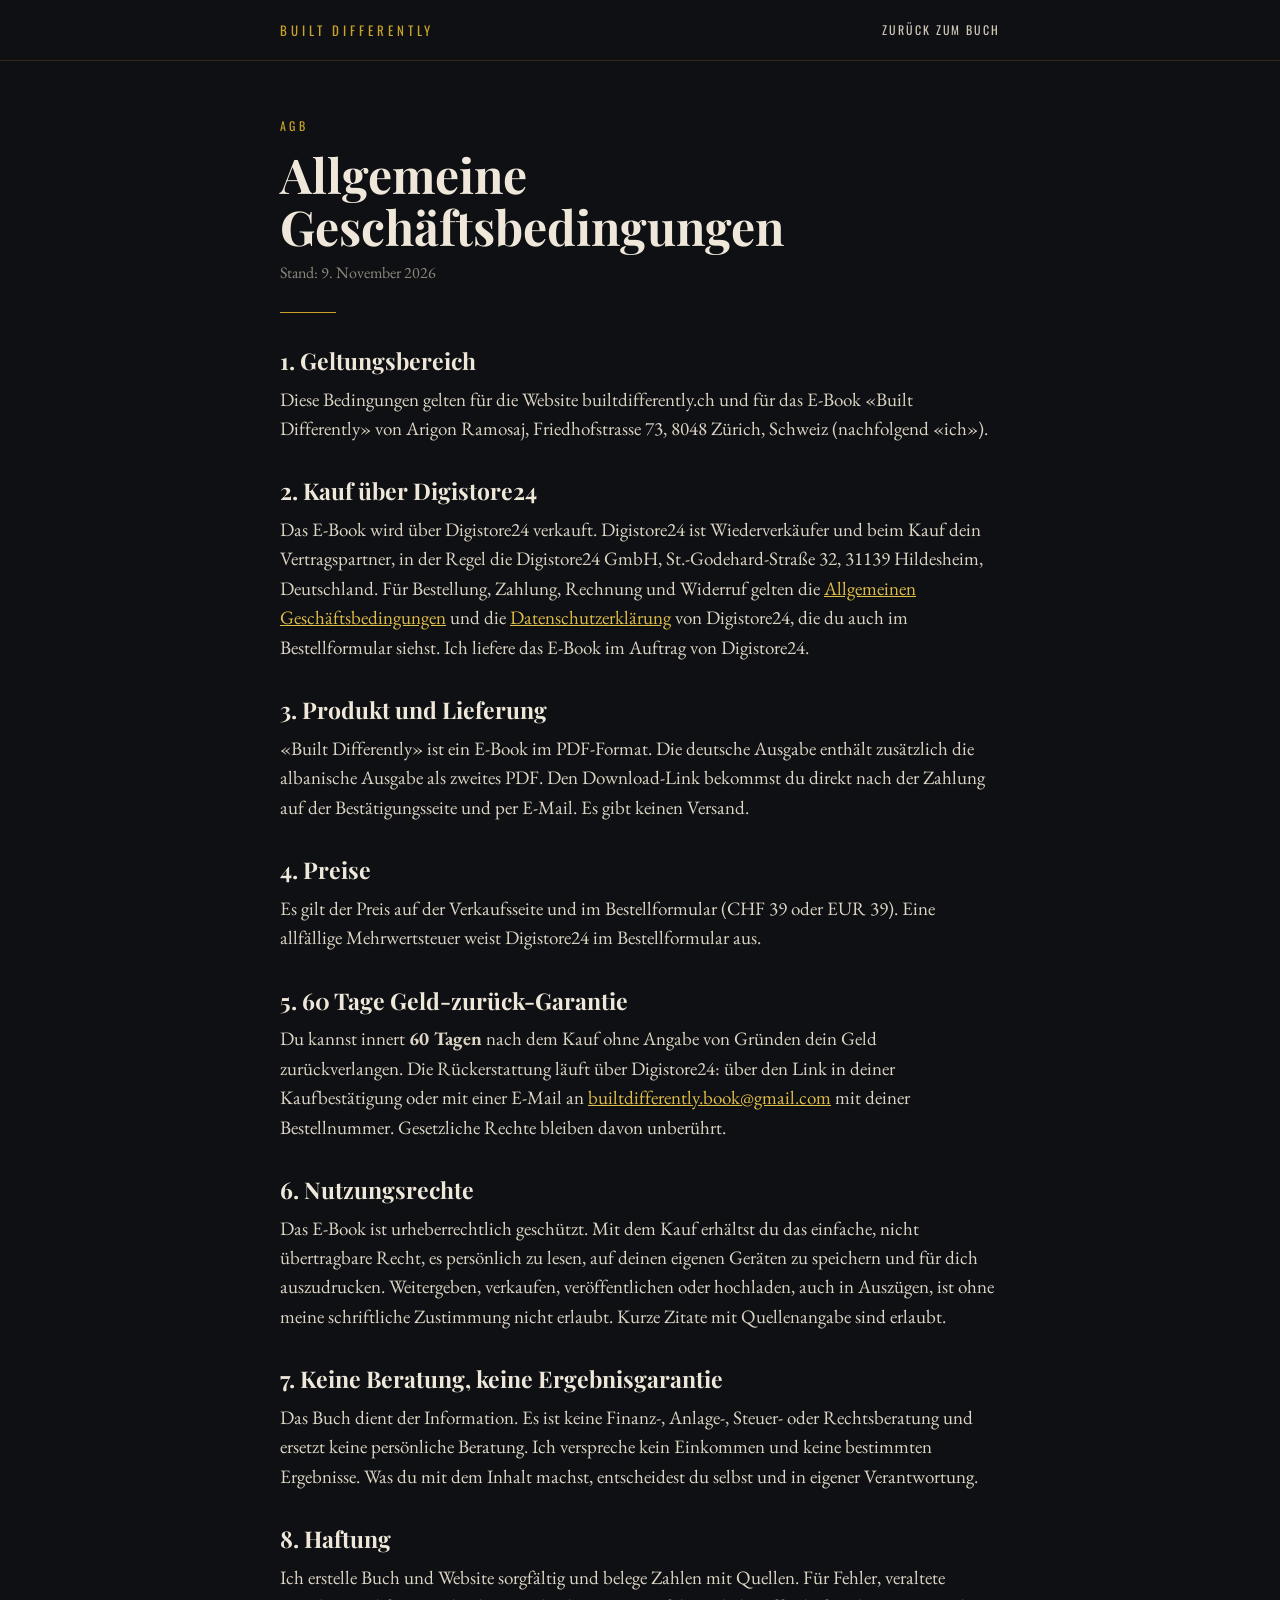
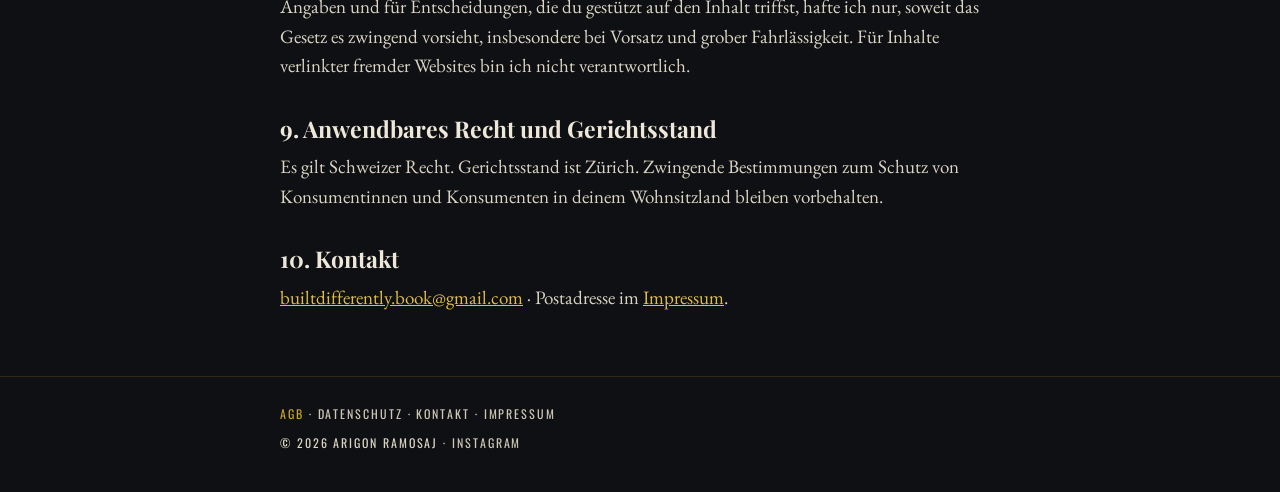
==== agb/index.html @ ff0a474e "Rechtsseiten (AGB, Datenschutz, Kontakt, Impressum) DE und EN, Footer-Links auf allen Seiten, Frage " ====
<!doctype html>
<html lang="de-CH">
<head>
<meta charset="utf-8">
<meta name="viewport" content="width=device-width, initial-scale=1, viewport-fit=cover">
<title>Allgemeine Geschäftsbedingungen · Built Differently</title>
<meta name="description" content="Allgemeine Geschäftsbedingungen · Built Differently · E-Book von Arigon Ramosaj">
<meta name="theme-color" content="#0e1013">
<link rel="icon" href="/favicon.svg" type="image/svg+xml">
<style>
@font-face{font-family:"EB Garamond";src:url(/assets/fonts/EBGaramond.woff2) format("woff2");font-weight:400 800;font-display:swap}
@font-face{font-family:Oswald;src:url(/assets/fonts/Oswald.woff2) format("woff2");font-weight:200 700;font-display:swap}
@font-face{font-family:"Playfair Display";src:url(/assets/fonts/PlayfairDisplay.woff2) format("woff2");font-weight:400 900;font-display:swap}
*{box-sizing:border-box;margin:0;padding:0}
html,body{background:#0e1013}
body{color:#efe8da;font-family:"EB Garamond",Georgia,serif;font-size:19px;line-height:1.55;-webkit-font-smoothing:antialiased}
a{color:#e0be4a}
.top{border-bottom:1px solid rgba(201,162,39,.18)}
.top .w{display:flex;align-items:center;justify-content:space-between;min-height:60px;gap:16px}
.brand{font-family:Oswald,sans-serif;letter-spacing:.3em;font-size:13px;color:#c9a227;text-decoration:none;text-transform:uppercase}
.back{font-family:Oswald,sans-serif;letter-spacing:.16em;font-size:12px;color:#cfc7b7;text-decoration:none;text-transform:uppercase}
.w{max-width:760px;margin:0 auto;padding:0 20px}
main{padding:56px 0 64px}
.label{font-family:Oswald,sans-serif;text-transform:uppercase;letter-spacing:.28em;font-size:12px;color:#c9a227}
h1{font-family:"Playfair Display",Georgia,serif;font-weight:700;font-size:clamp(32px,6vw,48px);line-height:1.1;margin:12px 0 8px}
.stand{color:#8e887c;font-size:16px}
.rule{width:56px;height:1px;background:#c9a227;margin:26px 0 30px}
h2{font-family:"Playfair Display",Georgia,serif;font-weight:700;font-size:23px;line-height:1.2;margin:34px 0 10px}
p,li{color:#dcd4c4}
p+p{margin-top:.7em}
ul{margin:.4em 0 0 1.2em}
li+li{margin-top:.3em}
.box{border:1px solid rgba(201,162,39,.32);padding:18px 20px;margin-top:14px}
footer{border-top:1px solid rgba(201,162,39,.18);padding:28px 0 40px;font-family:Oswald,sans-serif;font-size:12px;letter-spacing:.16em;text-transform:uppercase;color:#8e887c}
footer a{color:#cfc7b7;text-decoration:none}
footer a[aria-current]{color:#c9a227}
footer p+p{margin-top:10px}
</style>
</head>
<body>
<header class="top"><div class="w"><a class="brand" href="/">Built Differently</a><a class="back" href="/">Zurück zum Buch</a></div></header>
<main><div class="w">
<p class="label">AGB</p>
<h1>Allgemeine Geschäftsbedingungen</h1>
<p class="stand">Stand: 9. November 2026</p><div class="rule"></div>
<h2>1. Geltungsbereich</h2>
<p>Diese Bedingungen gelten für die Website builtdifferently.ch und für das E-Book «Built Differently» von Arigon Ramosaj, Friedhofstrasse 73, 8048 Zürich, Schweiz (nachfolgend «ich»).</p>
<h2>2. Kauf über Digistore24</h2>
<p>Das E-Book wird über Digistore24 verkauft. Digistore24 ist Wiederverkäufer und beim Kauf dein Vertragspartner, in der Regel die Digistore24 GmbH, St.-Godehard-Straße 32, 31139 Hildesheim, Deutschland. Für Bestellung, Zahlung, Rechnung und Widerruf gelten die <a href="https://www.digistore24.com/de/info/terms/1" rel="noopener">Allgemeinen Geschäftsbedingungen</a> und die <a href="https://www.digistore24.com/de/info/privacy/1" rel="noopener">Datenschutzerklärung</a> von Digistore24, die du auch im Bestellformular siehst. Ich liefere das E-Book im Auftrag von Digistore24.</p>
<h2>3. Produkt und Lieferung</h2>
<p>«Built Differently» ist ein E-Book im PDF-Format. Die deutsche Ausgabe enthält zusätzlich die albanische Ausgabe als zweites PDF. Den Download-Link bekommst du direkt nach der Zahlung auf der Bestätigungsseite und per E-Mail. Es gibt keinen Versand.</p>
<h2>4. Preise</h2>
<p>Es gilt der Preis auf der Verkaufsseite und im Bestellformular (CHF 39 oder EUR 39). Eine allfällige Mehrwertsteuer weist Digistore24 im Bestellformular aus.</p>
<h2>5. 60 Tage Geld-zurück-Garantie</h2>
<p>Du kannst innert <strong>60 Tagen</strong> nach dem Kauf ohne Angabe von Gründen dein Geld zurückverlangen. Die Rückerstattung läuft über Digistore24: über den Link in deiner Kaufbestätigung oder mit einer E-Mail an <a href="mailto:builtdifferently.book@gmail.com">builtdifferently.book@gmail.com</a> mit deiner Bestellnummer. Gesetzliche Rechte bleiben davon unberührt.</p>
<h2>6. Nutzungsrechte</h2>
<p>Das E-Book ist urheberrechtlich geschützt. Mit dem Kauf erhältst du das einfache, nicht übertragbare Recht, es persönlich zu lesen, auf deinen eigenen Geräten zu speichern und für dich auszudrucken. Weitergeben, verkaufen, veröffentlichen oder hochladen, auch in Auszügen, ist ohne meine schriftliche Zustimmung nicht erlaubt. Kurze Zitate mit Quellenangabe sind erlaubt.</p>
<h2>7. Keine Beratung, keine Ergebnisgarantie</h2>
<p>Das Buch dient der Information. Es ist keine Finanz-, Anlage-, Steuer- oder Rechtsberatung und ersetzt keine persönliche Beratung. Ich verspreche kein Einkommen und keine bestimmten Ergebnisse. Was du mit dem Inhalt machst, entscheidest du selbst und in eigener Verantwortung.</p>
<h2>8. Haftung</h2>
<p>Ich erstelle Buch und Website sorgfältig und belege Zahlen mit Quellen. Für Fehler, veraltete Angaben und für Entscheidungen, die du gestützt auf den Inhalt triffst, hafte ich nur, soweit das Gesetz es zwingend vorsieht, insbesondere bei Vorsatz und grober Fahrlässigkeit. Für Inhalte verlinkter fremder Websites bin ich nicht verantwortlich.</p>
<h2>9. Anwendbares Recht und Gerichtsstand</h2>
<p>Es gilt Schweizer Recht. Gerichtsstand ist Zürich. Zwingende Bestimmungen zum Schutz von Konsumentinnen und Konsumenten in deinem Wohnsitzland bleiben vorbehalten.</p>
<h2>10. Kontakt</h2>
<p><a href="mailto:builtdifferently.book@gmail.com">builtdifferently.book@gmail.com</a> · Postadresse im <a href="/impressum/">Impressum</a>.</p>
</div></main>
<footer><div class="w"><p><a href="/agb/" aria-current="page">AGB</a> · <a href="/datenschutz/">Datenschutz</a> · <a href="/kontakt/">Kontakt</a> · <a href="/impressum/">Impressum</a></p><p>© 2026 Arigon Ramosaj · <a href="https://www.instagram.com/arigon.ramosaj/" rel="noopener">Instagram</a></p></div></footer>
</body>
</html>
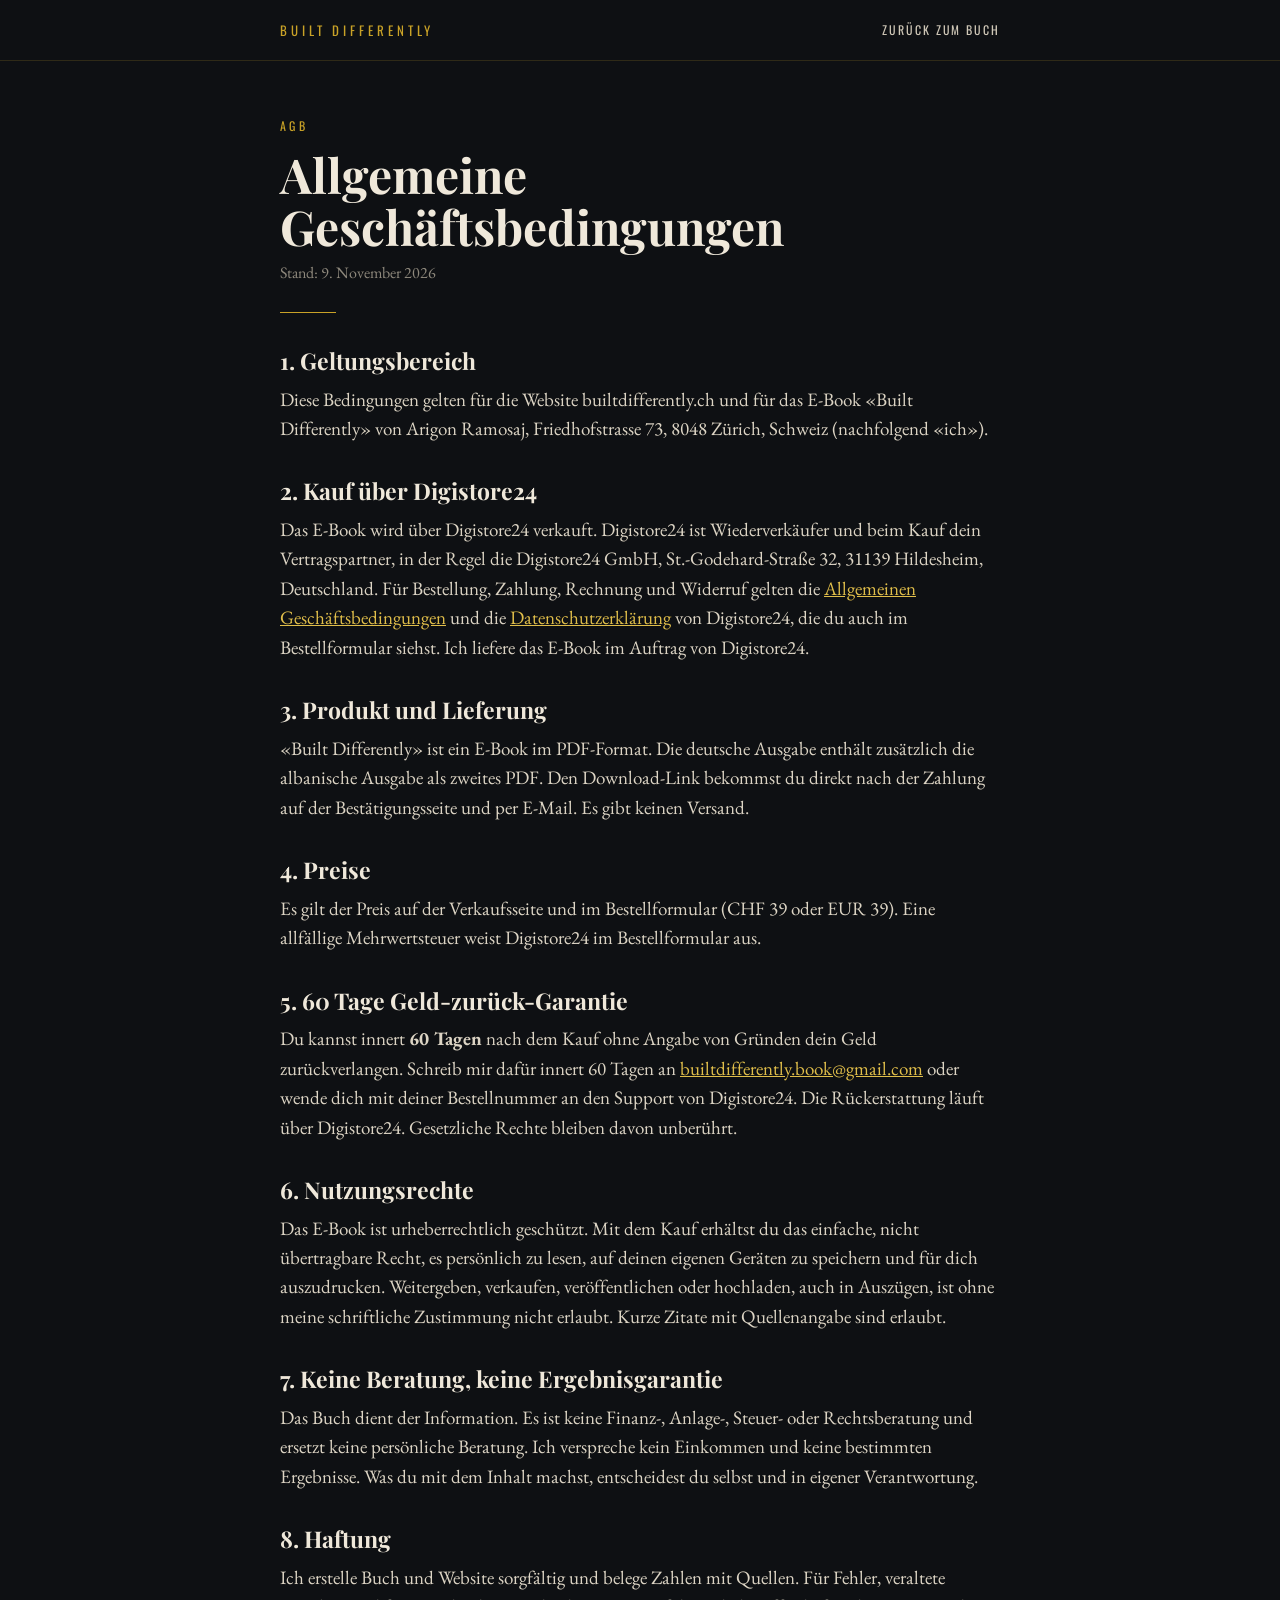
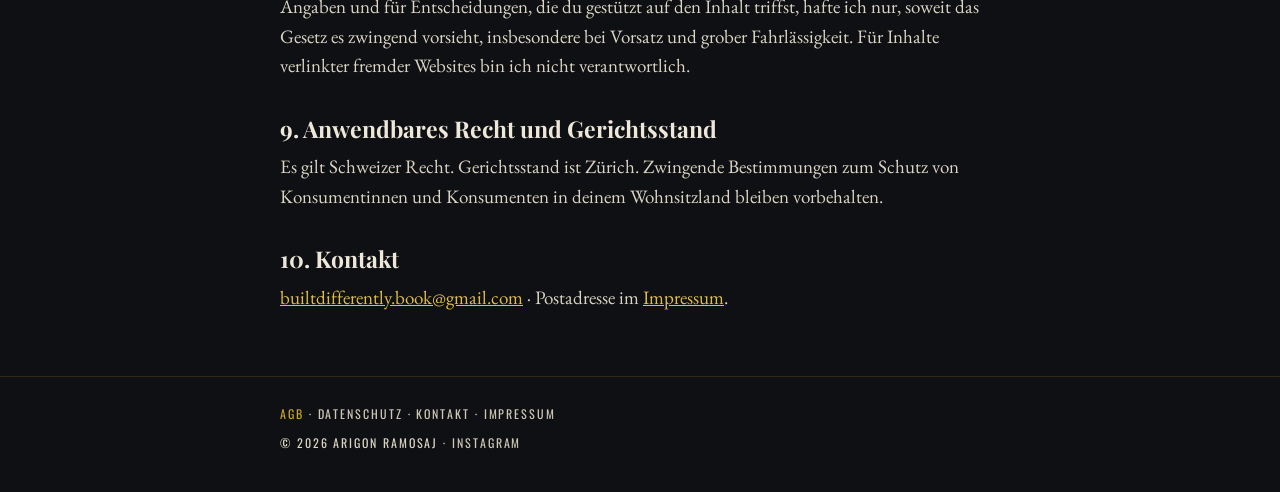
==== commit 3c697064: "Garantie-Text präzisiert: Rückerstattung per E-Mail oder über den Digistore24-Support Co-Authored-By" ====
--- a/agb/index.html
+++ b/agb/index.html
@@ -52,7 +52,7 @@
 <h2>4. Preise</h2>
 <p>Es gilt der Preis auf der Verkaufsseite und im Bestellformular (CHF 39 oder EUR 39). Eine allfällige Mehrwertsteuer weist Digistore24 im Bestellformular aus.</p>
 <h2>5. 60 Tage Geld-zurück-Garantie</h2>
-<p>Du kannst innert <strong>60 Tagen</strong> nach dem Kauf ohne Angabe von Gründen dein Geld zurückverlangen. Die Rückerstattung läuft über Digistore24: über den Link in deiner Kaufbestätigung oder mit einer E-Mail an <a href="mailto:builtdifferently.book@gmail.com">builtdifferently.book@gmail.com</a> mit deiner Bestellnummer. Gesetzliche Rechte bleiben davon unberührt.</p>
+<p>Du kannst innert <strong>60 Tagen</strong> nach dem Kauf ohne Angabe von Gründen dein Geld zurückverlangen. Schreib mir dafür innert 60 Tagen an <a href="mailto:builtdifferently.book@gmail.com">builtdifferently.book@gmail.com</a> oder wende dich mit deiner Bestellnummer an den Support von Digistore24. Die Rückerstattung läuft über Digistore24. Gesetzliche Rechte bleiben davon unberührt.</p>
 <h2>6. Nutzungsrechte</h2>
 <p>Das E-Book ist urheberrechtlich geschützt. Mit dem Kauf erhältst du das einfache, nicht übertragbare Recht, es persönlich zu lesen, auf deinen eigenen Geräten zu speichern und für dich auszudrucken. Weitergeben, verkaufen, veröffentlichen oder hochladen, auch in Auszügen, ist ohne meine schriftliche Zustimmung nicht erlaubt. Kurze Zitate mit Quellenangabe sind erlaubt.</p>
 <h2>7. Keine Beratung, keine Ergebnisgarantie</h2>
